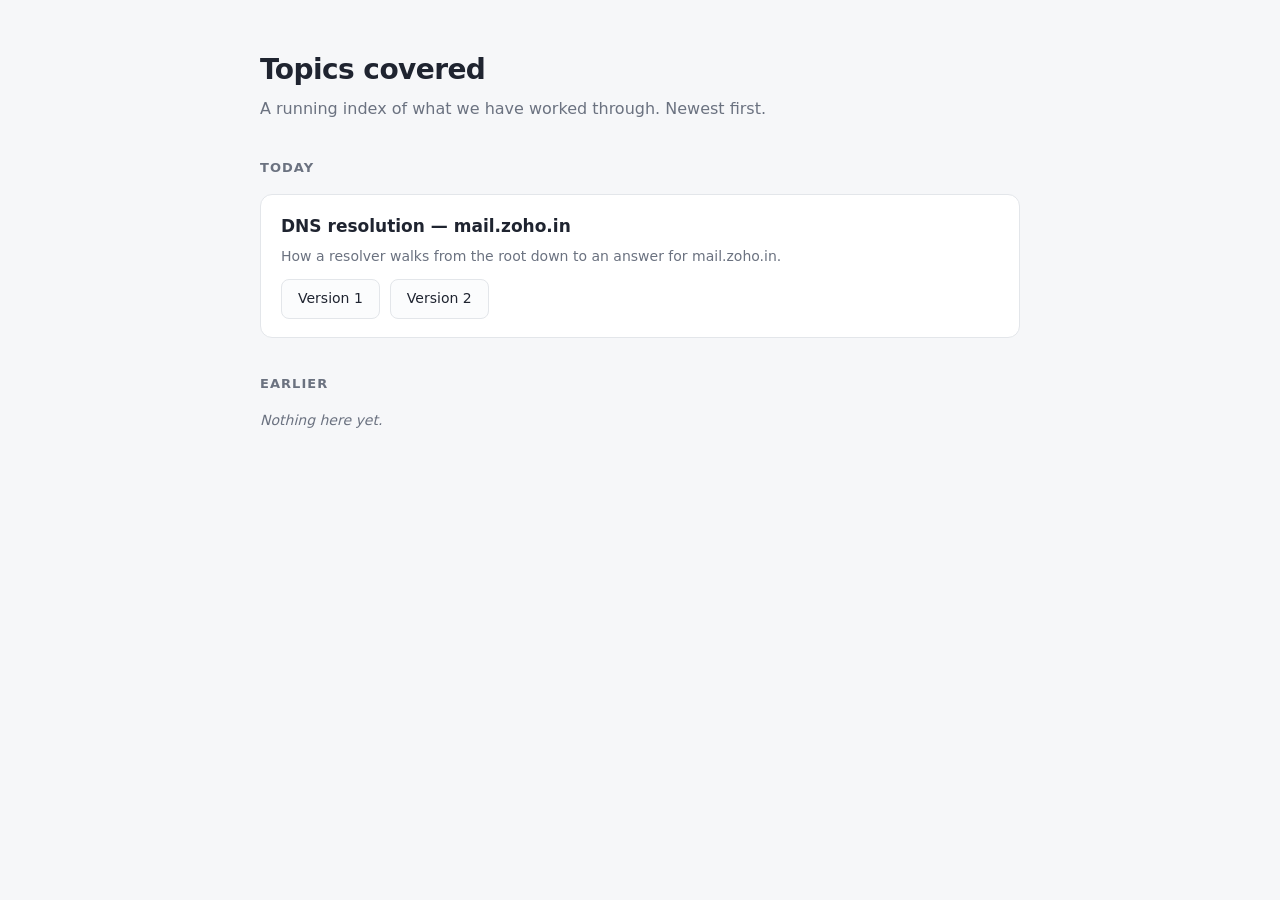
==== docs/index.html @ 5d1d1967 "working state" ====
<!DOCTYPE html>
<html lang="en">
<head>
<meta charset="utf-8">
<meta name="viewport" content="width=device-width, initial-scale=1">
<title>Topics covered</title>
<style>
  :root{
    --bg:#f6f7f9;
    --card:#ffffff;
    --ink:#1f2430;
    --ink-dim:#6b7280;
    --line:#e3e6ea;
    --accent:#2f6feb;
    --accent-ink:#ffffff;
  }
  *{box-sizing:border-box}
  html,body{margin:0;padding:0}
  body{
    background:var(--bg);
    color:var(--ink);
    font-family:system-ui,-apple-system,"Segoe UI",Roboto,Helvetica,Arial,sans-serif;
    line-height:1.55;
    padding:48px 20px 80px;
  }
  .wrap{max-width:760px;margin:0 auto}

  header{margin-bottom:36px}
  h1{font-size:28px;margin:0 0 6px;letter-spacing:-.02em}
  header p{margin:0;color:var(--ink-dim)}

  section{margin-top:36px}
  h2{
    font-size:13px;text-transform:uppercase;letter-spacing:.08em;
    color:var(--ink-dim);margin:0 0 16px;font-weight:600;
  }

  .topic{
    background:var(--card);
    border:1px solid var(--line);
    border-radius:12px;
    padding:18px 20px;
    margin-bottom:16px;
  }
  .topic h3{font-size:17px;margin:0 0 12px;font-weight:600}
  .topic p.desc{margin:-6px 0 12px;color:var(--ink-dim);font-size:14px}

  .versions{display:flex;flex-wrap:wrap;gap:10px}
  .versions a{
    display:inline-block;
    padding:8px 16px;
    border:1px solid var(--line);
    border-radius:8px;
    background:#fbfcfd;
    color:var(--ink);
    text-decoration:none;
    font-size:14px;
    transition:background .15s ease,border-color .15s ease,color .15s ease;
  }
  .versions a:hover{
    background:var(--accent);
    border-color:var(--accent);
    color:var(--accent-ink);
  }

  .empty{color:var(--ink-dim);font-size:14px;font-style:italic}
</style>
</head>
<body>
<div class="wrap">
  <header>
    <h1>Topics covered</h1>
    <p>A running index of what we have worked through. Newest first.</p>
  </header>

  <section>
    <h2>Today</h2>

    <div class="topic">
      <h3>DNS resolution — mail.zoho.in</h3>
      <p class="desc">How a resolver walks from the root down to an answer for mail.zoho.in.</p>
      <div class="versions">
        <a href="dns-resolution-mail-zoho-in-01/index.html">Version 1</a>
        <a href="dns-resolution-mail-zoho-in-02/index.html">Version 2</a>
      </div>
    </div>
  </section>

  <section>
    <h2>Earlier</h2>
    <p class="empty">Nothing here yet.</p>
  </section>
</div>
</body>
</html>
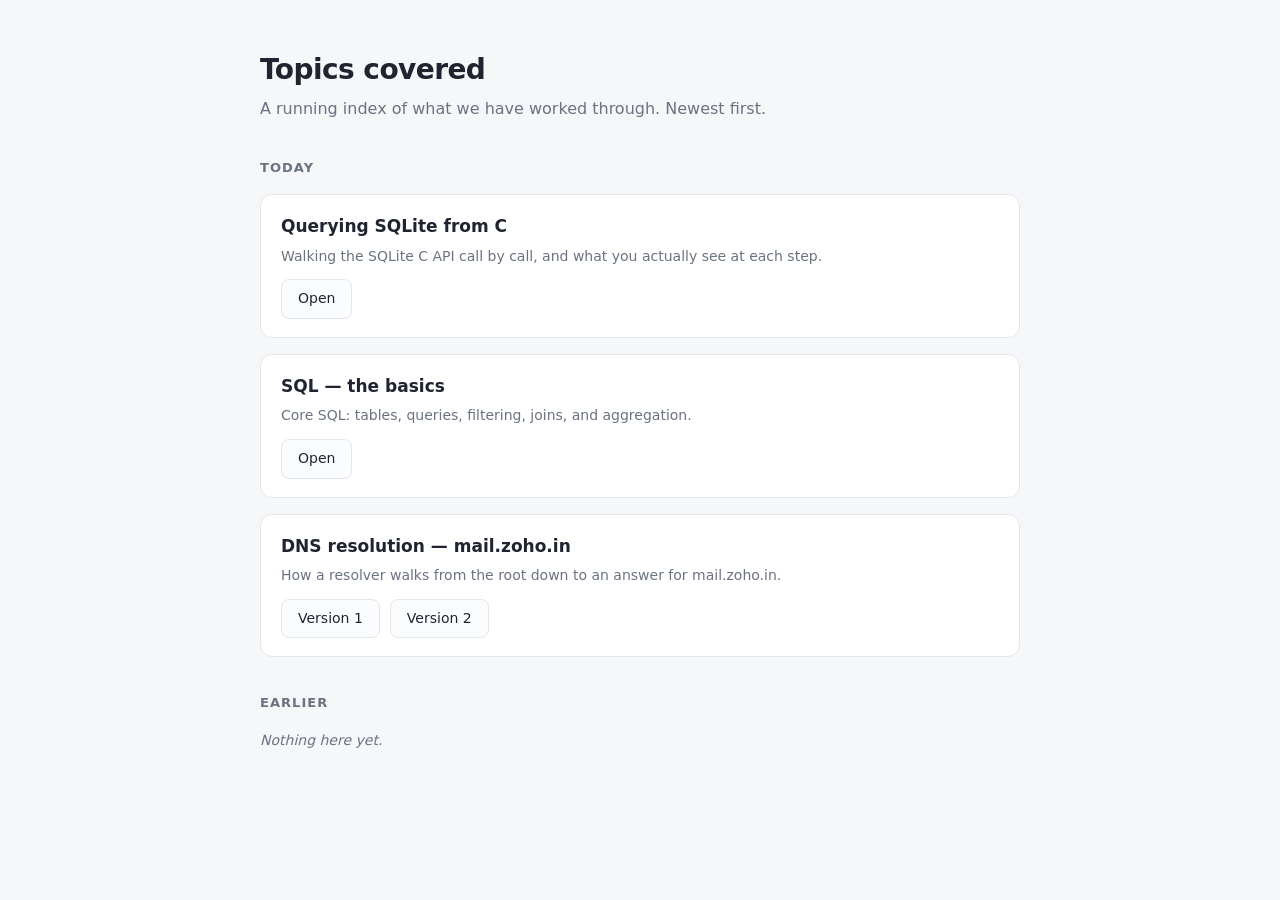
==== commit a0274006: "SQL basics, how SQLite query works" ====
--- a/docs/index.html
+++ b/docs/index.html
@@ -77,10 +77,26 @@
     <h2>Today</h2>
 
     <div class="topic">
+      <h3>Querying SQLite from C</h3>
+      <p class="desc">Walking the SQLite C API call by call, and what you actually see at each step.</p>
+      <div class="versions">
+        <a href="sqlite-c-api-walkthrough.html">Open</a>
+      </div>
+    </div>
+
+    <div class="topic">
+      <h3>SQL — the basics</h3>
+      <p class="desc">Core SQL: tables, queries, filtering, joins, and aggregation.</p>
+      <div class="versions">
+        <a href="sql-basics.html">Open</a>
+      </div>
+    </div>
+
+    <div class="topic">
       <h3>DNS resolution — mail.zoho.in</h3>
       <p class="desc">How a resolver walks from the root down to an answer for mail.zoho.in.</p>
       <div class="versions">
-        <a href="dns-resolution-mail-zoho-in-01/index.html">Version 1</a>
+        <a href="dns-resolution-mail-zoho-in-01.html">Version 1</a>
         <a href="dns-resolution-mail-zoho-in-02/index.html">Version 2</a>
       </div>
     </div>
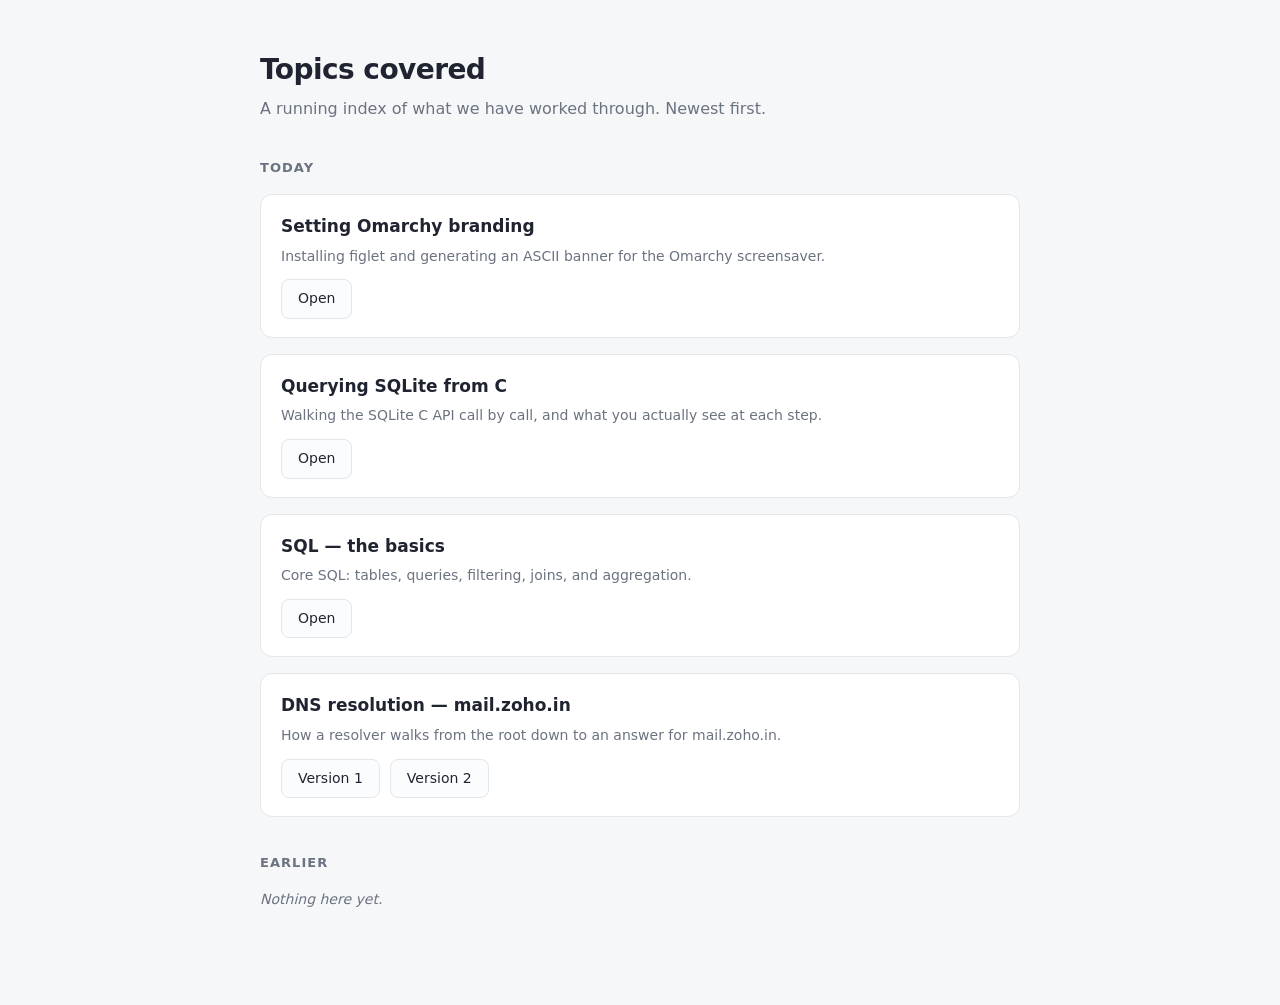
==== commit 85cdc866: "omarchy branding" ====
--- a/docs/index.html
+++ b/docs/index.html
@@ -77,6 +77,14 @@
     <h2>Today</h2>
 
     <div class="topic">
+      <h3>Setting Omarchy branding</h3>
+      <p class="desc">Installing figlet and generating an ASCII banner for the Omarchy screensaver.</p>
+      <div class="versions">
+        <a href="omarchy-branding.html">Open</a>
+      </div>
+    </div>
+
+    <div class="topic">
       <h3>Querying SQLite from C</h3>
       <p class="desc">Walking the SQLite C API call by call, and what you actually see at each step.</p>
       <div class="versions">
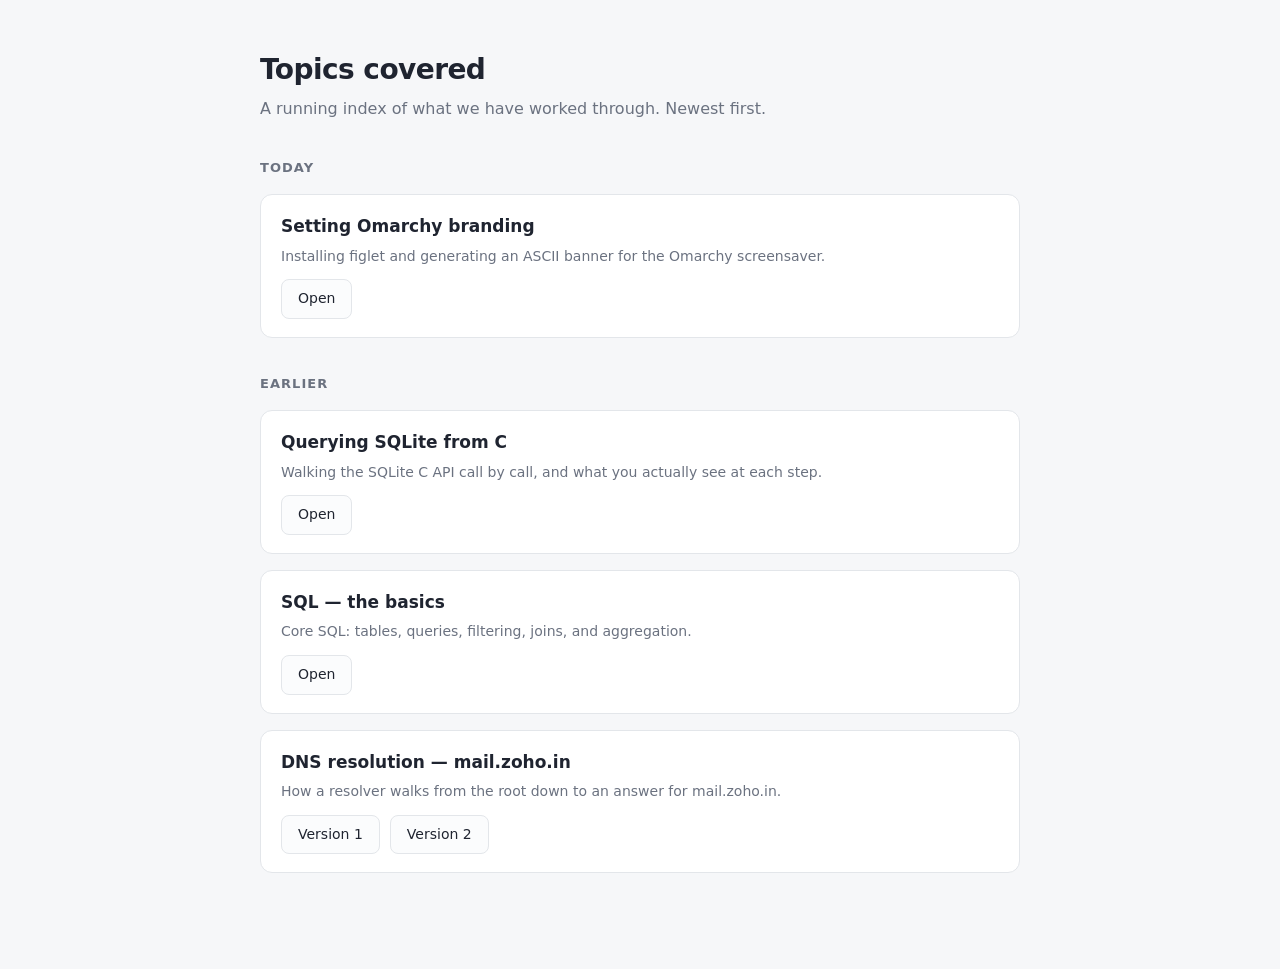
==== commit c680d64a: "updated earlier tasks" ====
--- a/docs/index.html
+++ b/docs/index.html
@@ -84,6 +84,11 @@
       </div>
     </div>
 
+  </section>
+
+  <section>
+    <h2>Earlier</h2>
+
     <div class="topic">
       <h3>Querying SQLite from C</h3>
       <p class="desc">Walking the SQLite C API call by call, and what you actually see at each step.</p>
@@ -109,11 +114,6 @@
       </div>
     </div>
   </section>
-
-  <section>
-    <h2>Earlier</h2>
-    <p class="empty">Nothing here yet.</p>
-  </section>
 </div>
 </body>
 </html>
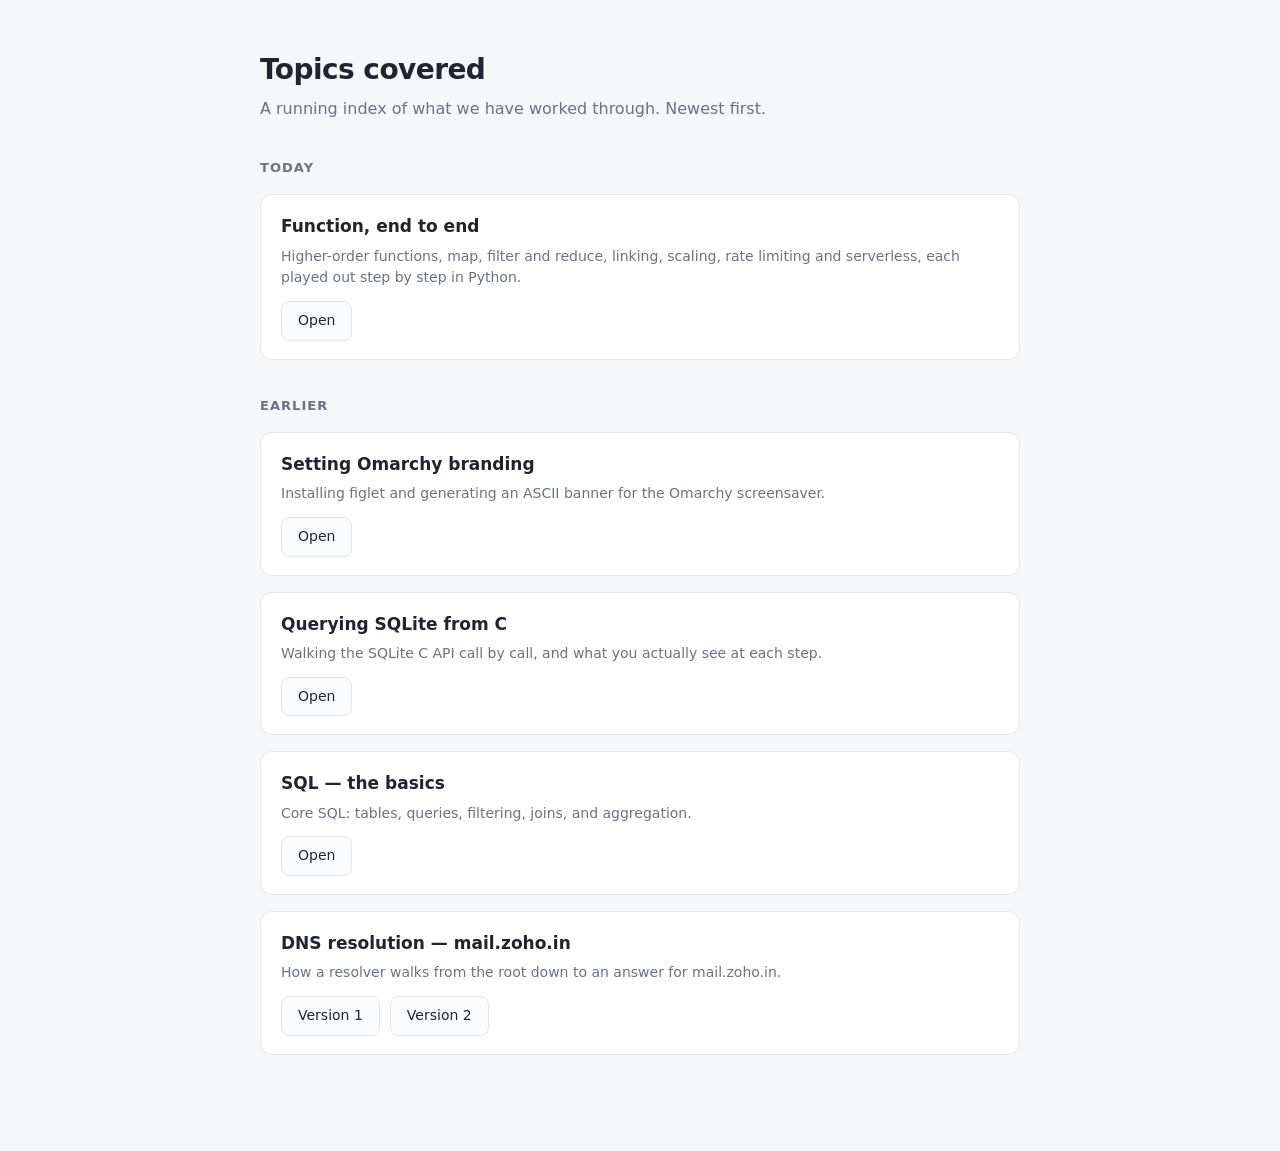
==== commit 0134867c: "Functions end to end" ====
--- a/docs/index.html
+++ b/docs/index.html
@@ -77,10 +77,10 @@
     <h2>Today</h2>
 
     <div class="topic">
-      <h3>Setting Omarchy branding</h3>
-      <p class="desc">Installing figlet and generating an ASCII banner for the Omarchy screensaver.</p>
+      <h3>Function, end to end</h3>
+      <p class="desc">Higher-order functions, map, filter and reduce, linking, scaling, rate limiting and serverless, each played out step by step in Python.</p>
       <div class="versions">
-        <a href="omarchy-branding.html">Open</a>
+        <a href="functions_end_to_end.html">Open</a>
       </div>
     </div>
 
@@ -88,6 +88,14 @@
 
   <section>
     <h2>Earlier</h2>
+
+    <div class="topic">
+      <h3>Setting Omarchy branding</h3>
+      <p class="desc">Installing figlet and generating an ASCII banner for the Omarchy screensaver.</p>
+      <div class="versions">
+        <a href="omarchy-branding.html">Open</a>
+      </div>
+    </div>
 
     <div class="topic">
       <h3>Querying SQLite from C</h3>
